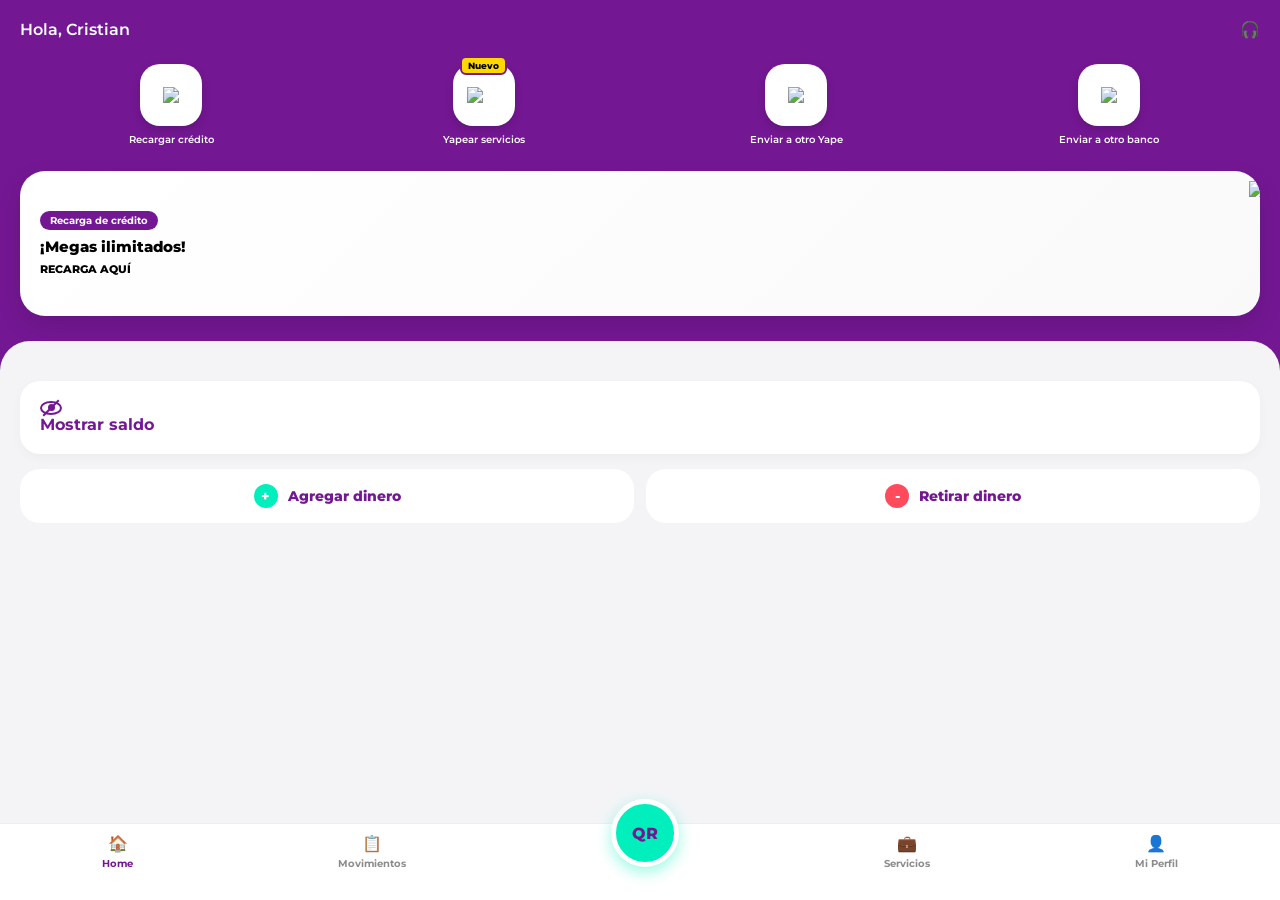
==== dashboard.html @ 1fa1a1de "Add files via upload" ====
<!DOCTYPE html>
<html lang="es">
<head>
    <meta charset="UTF-8">
    <meta name="viewport" content="width=device-width, initial-scale=1.0, maximum-scale=1.0, user-scalable=no">
    <title>Yape App</title>
    <link rel="stylesheet" href="style_dashboard.css">
    <link href="https://fonts.googleapis.com/css2?family=Montserrat:wght@400;600;700;800&display=swap" rel="stylesheet">
</head>
<body>
    <div class="app-shell" id="mainApp">
        <header class="main-header">
            <div class="user-nav">
                <span>Hola, <span id="displayUserName">Cristian</span></span>
                <div class="headset-icon">🎧</div>
            </div>
            <div class="top-actions-grid">
                <div class="action-card"><div class="icon-wrap"><img src="https://img.icons8.com/color/96/smartphone.png"></div><p>Recargar crédito</p></div>
                <div class="action-card"><div class="icon-wrap"><span class="badge-new">Nuevo</span><img src="https://img.icons8.com/external-flat-icons-inmotus-design/67/external-Water-drop-water-flat-icons-inmotus-design.png" class="service-icon"></div><p>Yapear servicios</p></div>
                <div class="action-card" onclick="openTransfer()"><div class="icon-wrap"><img src="https://img.icons8.com/fluency/96/refresh.png"></div><p>Enviar a otro Yape</p></div>
                <div class="action-card" onclick="openTransfer()"><div class="icon-wrap"><img src="https://img.icons8.com/color/96/museum.png"></div><p>Enviar a otro banco</p></div>
            </div>
            <div class="promo-section">
                <div class="promo-banner-tigo">
                    <div class="promo-info"><span class="p-tag">Recarga de crédito</span><h3>¡Megas ilimitados!</h3><p>RECARGA AQUÍ</p></div>
                    <img src="https://img.icons8.com/color/200/smiling-worker.png" class="p-img">
                </div>
            </div>
        </header>

        <main class="content-body">
            <div class="balance-container" onclick="toggleBalance()">
                <div class="balance-left"><div id="eyeIcon" class="eye-css"><div class="eye-ball"></div><div class="eye-slash"></div></div><span id="balanceLabel">Mostrar saldo</span></div>
                <div class="balance-amount hidden" id="balanceAmount">Bs 3,000.00</div>
            </div>
            <div class="money-actions">
                <button class="btn-money"><span class="circle-icon cyan">+</span> Agregar dinero</button>
                <button class="btn-money"><span class="circle-icon red">-</span> Retirar dinero</button>
            </div>
        </main>

        <nav class="footer-nav">
            <div class="nav-btn active" onclick="showTab('home')"><span>🏠</span><p>Home</p></div>
            <div class="nav-btn" onclick="showTab('movimientos')"><span>📋</span><p>Movimientos</p></div>
            <div class="qr-center-btn"><div class="qr-inner">QR</div></div>
            <div class="nav-btn" onclick="showTab('servicios')"><span>💼</span><p>Servicios</p></div>
            <div class="nav-btn" onclick="openProfile()"><span>👤</span><p>Mi Perfil</p></div>
        </nav>
    </div>

    <div id="transferScreen" class="full-screen-modal">
        <div class="modal-header"><span onclick="closeAll()">←</span> <h3>Datos del Pago</h3></div>
        <div class="form-container">
            <div class="input-group"><label>Nombre del Destinatario</label><input type="text" id="f_nombre" placeholder="Ej: Marcel Fernando"></div>
            <div class="input-group"><label>Monto (Bs)</label><input type="number" id="f_monto" placeholder="0.00"></div>
            <div class="input-group"><label>Número de Cuenta/Celular</label><input type="text" id="f_cuenta" placeholder="2081917583"></div>
            <div class="input-group"><label>Banco Destino</label><input type="text" id="f_banco" placeholder="Banco Económico"></div>
            <div class="input-group"><label>Glosa / Nota</label><input type="text" id="f_nota" value="Compra activos virtuales"></div>
            <button class="btn-yapear-main" onclick="generateReceipt()">Generar Comprobante</button>
        </div>
    </div>

    <div id="receiptScreen" class="full-screen-modal receipt-bg">
        <div class="receipt-header"><div class="yape-logo-header"><span>Bs</span> yape</div><span class="close-receipt" onclick="closeAll()">✕</span></div>
        <div class="receipt-card">
            <div class="receipt-top-row"><h2 class="y-title">¡Yapeaste!</h2><div class="share-btn-top"><span><img src="https://img.icons8.com/material-outlined/24/00efbc/share.png"></span> Compartir</div></div>
            <h1 class="y-amount">Bs <span id="r_monto">0</span></h1>
            <p class="y-dest-name" id="r_nombre">Nombre del Destinatario</p>
            <p class="y-full-date" id="r_fecha">-- ---. 2026 | --:--</p>
            <div class="y-note-box"><img src="https://img.icons8.com/material-rounded/24/2c3e50/comments.png"><span id="r_nota">Compra activos virtuales</span></div>
            <hr class="receipt-divider">
            <div class="transaction-details">
                <p class="section-title">DATOS DE LA TRANSACCIÓN</p>
                <div class="detail-row"><span>Cuenta</span> <b id="r_cuenta">---</b></div>
                <div class="detail-row"><span>Destino</span> <b id="r_banco">---</b></div>
                <div class="detail-row"><span>Nro. de transacción</span> <b id="r_nro">---</b></div>
                <div class="detail-row"><span>Realizado por</span> <b class="r-by">por: <span id="r_remitente">Cristian</span></b></div>
            </div>
        </div>
    </div>

    <div id="profileModal" class="modal-overlay">
        <div class="bottom-sheet">
            <h3>Configuración de Perfil</h3>
            <p>Edita el nombre que aparece en la App y Comprobantes:</p>
            <input type="text" id="nameInput" placeholder="Tu nombre">
            <button class="btn-save-profile" onclick="saveProfile()">Guardar Cambios</button>
            <button class="btn-cancel" onclick="closeAll()">Cancelar</button>
        </div>
    </div>

    <script src="script_dashboard.js"></script>
</body>
</html>
---- style_dashboard.css ----
/* =========================================
   STYLE_DASHBOARD.CSS - VERSIÓN FINAL OMNI
   ========================================= */

:root {
    --yape-purple: #741793;
    --yape-mint: #00efbc;
    --yape-bg: #f4f4f7;
    --white: #ffffff;
    --text-dark: #1a1a1a;
    --gray-text: #8c8c8c;
    --light-blue: #f1f4f9;
}

/* --- RESET Y BASE --- */
* {
    box-sizing: border-box;
    margin: 0;
    padding: 0;
    font-family: 'Montserrat', sans-serif;
    -webkit-tap-highlight-color: transparent;
}

body {
    background-color: var(--yape-purple);
    overflow: hidden;
    height: 100vh;
}

.app-shell {
    display: flex;
    flex-direction: column;
    height: 100vh;
    background-color: var(--yape-bg);
}

/* --- HEADER Y ACCIONES PRINCIPALES --- */
.main-header {
    background-color: var(--yape-purple);
    padding: 20px 20px 55px;
    color: white;
}

.user-nav {
    display: flex;
    justify-content: space-between;
    align-items: center;
    margin-bottom: 25px;
    font-weight: 600;
}

.top-actions-grid {
    display: grid;
    grid-template-columns: repeat(4, 1fr);
    gap: 10px;
}

.icon-wrap {
    background: white;
    width: 62px;
    height: 62px;
    border-radius: 20px;
    display: flex;
    align-items: center;
    justify-content: center;
    margin: 0 auto 8px;
    position: relative;
    box-shadow: 0 4px 10px rgba(0,0,0,0.15);
}

.service-icon { width: 34px !important; }

.badge-new {
    position: absolute;
    top: -8px;
    background: #FFD700;
    color: black;
    font-size: 0.55rem;
    padding: 2px 6px;
    border-radius: 6px;
    border: 2px solid var(--yape-purple);
    font-weight: 800;
}

.action-card p {
    font-size: 0.62rem;
    text-align: center;
    color: white;
    font-weight: 600;
    line-height: 1.2;
}

/* --- PUBLICIDAD MEJORADA (TIGO) --- */
.promo-banner-tigo {
    background: linear-gradient(135deg, #ffffff 0%, #f9f9f9 100%);
    border-radius: 25px;
    margin-top: 25px;
    display: flex;
    height: 145px;
    overflow: hidden;
    position: relative;
    box-shadow: 0 10px 25px rgba(0,0,0,0.12);
}

.promo-info { flex: 1.5; padding: 20px; display: flex; flex-direction: column; justify-content: center; z-index: 2; }
.p-tag { background: var(--yape-purple); color: white; font-size: 0.6rem; padding: 4px 10px; border-radius: 10px; width: fit-content; margin-bottom: 8px; font-weight: 700; }
.promo-info h3 { font-size: 0.95rem; color: #000; font-weight: 800; line-height: 1.2; }
.promo-info p { font-size: 0.7rem; font-weight: 800; color: #000; margin-top: 5px; }
.p-img { height: 135px; position: absolute; right: -5px; bottom: 0; z-index: 1; }

/* --- CUERPO DASHBOARD --- */
.content-body {
    background: var(--yape-bg);
    border-radius: 30px 30px 0 0;
    margin-top: -30px;
    flex: 1;
    padding: 40px 20px;
}

.balance-container {
    background: white;
    padding: 20px;
    border-radius: 20px;
    display: flex;
    justify-content: space-between;
    align-items: center;
    color: var(--yape-purple);
    font-weight: 700;
    box-shadow: 0 4px 12px rgba(0,0,0,0.03);
}

.eye-css { width: 22px; height: 14px; border: 2px solid var(--yape-purple); border-radius: 50%; position: relative; display: flex; align-items: center; justify-content: center; }
.eye-ball { width: 7px; height: 7px; background: var(--yape-purple); border-radius: 50%; }
.eye-slash { position: absolute; width: 2px; height: 22px; background: var(--yape-purple); transform: rotate(45deg); transition: opacity 0.2s; }
.eye-css.open .eye-slash { opacity: 0; }

.money-actions { display: flex; gap: 12px; margin-top: 15px; }
.btn-money { flex: 1; background: white; border: none; padding: 15px; border-radius: 20px; display: flex; align-items: center; justify-content: center; gap: 10px; font-weight: 800; color: var(--yape-purple); font-size: 0.85rem; }
.circle-icon { width: 24px; height: 24px; border-radius: 50%; display: flex; align-items: center; justify-content: center; color: white; }
.cyan { background: var(--yape-mint); }
.red { background: #ff4b5c; }

/* --- FORMULARIOS Y MODALES --- */
.full-screen-modal { position: fixed; top: 0; left: 0; width: 100%; height: 100%; z-index: 2000; display: none; flex-direction: column; background: white; }
.modal-header { background: var(--yape-purple); color: white; padding: 20px; display: flex; align-items: center; gap: 20px; }
.form-container { padding: 25px 20px; flex: 1; overflow-y: auto; }
.input-group { margin-bottom: 20px; }
.input-group label { display: block; font-size: 0.75rem; font-weight: 800; color: var(--gray-text); margin-bottom: 8px; text-transform: uppercase; }
.input-group input { width: 100%; padding: 15px; border-radius: 12px; border: 1.5px solid #eee; font-size: 1rem; font-weight: 600; }
.btn-yapear-main { width: 100%; background: var(--yape-mint); color: #0b6352; border: none; padding: 18px; border-radius: 15px; font-weight: 800; font-size: 1.1rem; }

/* --- COMPROBANTE (RÉPLICA FIEL) --- */
.receipt-bg { background: var(--yape-purple); padding-top: 15px; }
.receipt-header { display: flex; justify-content: space-between; padding: 0 25px 20px; align-items: center; }

/* Logo Bs yape */
.yape-logo-header { display: flex; align-items: center; color: white; font-weight: 800; font-size: 1.6rem; letter-spacing: -0.5px; }
.yape-logo-header span { background-color: var(--yape-mint); color: var(--yape-purple); font-size: 0.65rem; font-weight: 900; padding: 3px 5px; border-radius: 5px; margin-right: 6px; text-transform: uppercase; line-height: 1; }

.receipt-card { 
    background: white; margin: 0 18px; border-radius: 30px; padding: 35px 25px;
    background-image: radial-gradient(var(--yape-purple) 0.6px, transparent 0.6px);
    background-size: 20px 20px; position: relative;
}

.y-title { color: var(--yape-purple); font-weight: 800; font-size: 1.4rem; }
.share-btn-top { color: var(--yape-mint); font-weight: 700; font-size: 0.9rem; display: flex; align-items: center; gap: 5px; }
.y-amount { font-size: 4rem; font-weight: 800; color: var(--text-dark); margin: 10px 0; letter-spacing: -1px; }
.y-dest-name { font-weight: 700; font-size: 1.25rem; line-height: 1.3; color: var(--text-dark); }
.y-full-date { color: var(--gray-text); font-size: 0.95rem; margin-top: 8px; font-weight: 600; }

.y-note-box { background: var(--light-blue); padding: 15px; border-radius: 15px; display: flex; align-items: center; gap: 10px; margin: 25px 0; font-weight: 600; color: #2c3e50; font-size: 0.9rem; }
.receipt-divider { border: none; border-top: 1px solid #f0f0f0; margin-bottom: 25px; }

.detail-row { display: flex; justify-content: space-between; margin-bottom: 12px; font-size: 0.95rem; }
.detail-row span { color: var(--gray-text); font-weight: 600; }
.detail-row b { color: var(--text-dark); font-weight: 700; }

/* --- PERFIL / BOTTOM SHEET --- */
.modal-overlay { position: fixed; top: 0; left: 0; width: 100%; height: 100%; background: rgba(0,0,0,0.5); display: none; align-items: flex-end; z-index: 3000; }
.bottom-sheet { background: white; width: 100%; border-radius: 25px 25px 0 0; padding: 30px 20px; }
.btn-save-profile { width: 100%; background: var(--yape-purple); color: white; border: none; padding: 16px; border-radius: 14px; font-weight: 700; margin-top: 12px; }

/* --- NAVEGACIÓN --- */
.footer-nav { position: fixed; bottom: 0; width: 100%; background: white; display: flex; justify-content: space-around; padding: 10px 0 30px; border-top: 1px solid #eee; }
.nav-btn { text-align: center; color: var(--gray-text); }
.nav-btn.active { color: var(--yape-purple); }
.nav-btn p { font-size: 0.65rem; font-weight: 700; margin-top: 4px; }
.qr-inner { background: var(--yape-mint); width: 68px; height: 68px; border-radius: 50%; border: 5px solid white; display: flex; align-items: center; justify-content: center; box-shadow: 0 5px 15px rgba(0, 239, 188, 0.4); font-weight: 800; color: var(--yape-purple); margin-top: -35px; }

.hidden { display: none !important; }
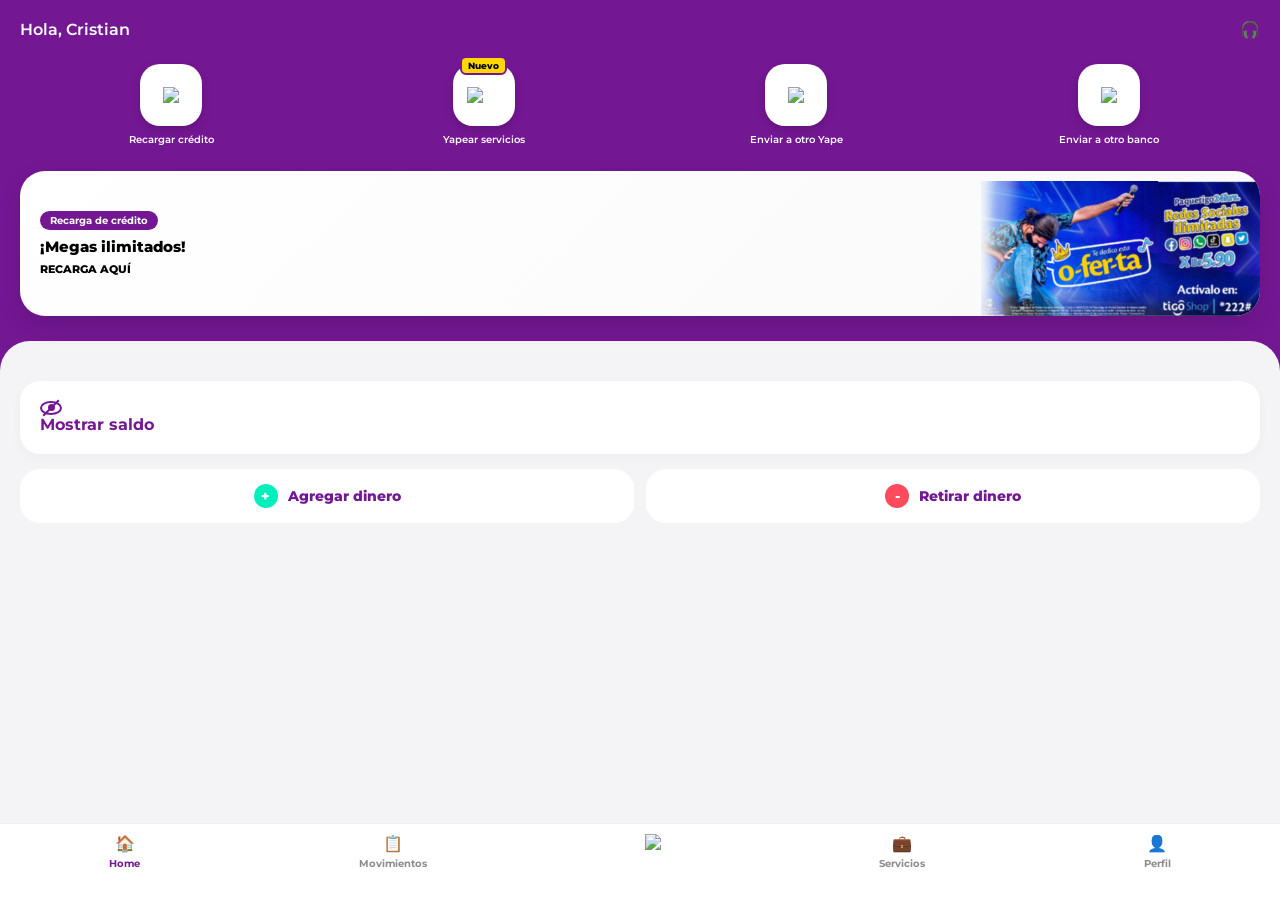
==== commit 23aee596: "Update dashboard.html" ====
--- a/dashboard.html
+++ b/dashboard.html
@@ -3,34 +3,59 @@
 <head>
     <meta charset="UTF-8">
     <meta name="viewport" content="width=device-width, initial-scale=1.0, maximum-scale=1.0, user-scalable=no">
-    <title>Yape App</title>
+    <title>Yape Dashboard</title>
     <link rel="stylesheet" href="style_dashboard.css">
     <link href="https://fonts.googleapis.com/css2?family=Montserrat:wght@400;600;700;800&display=swap" rel="stylesheet">
 </head>
 <body>
+
     <div class="app-shell" id="mainApp">
         <header class="main-header">
             <div class="user-nav">
                 <span>Hola, <span id="displayUserName">Cristian</span></span>
                 <div class="headset-icon">🎧</div>
             </div>
+            
             <div class="top-actions-grid">
-                <div class="action-card"><div class="icon-wrap"><img src="https://img.icons8.com/color/96/smartphone.png"></div><p>Recargar crédito</p></div>
-                <div class="action-card"><div class="icon-wrap"><span class="badge-new">Nuevo</span><img src="https://img.icons8.com/external-flat-icons-inmotus-design/67/external-Water-drop-water-flat-icons-inmotus-design.png" class="service-icon"></div><p>Yapear servicios</p></div>
-                <div class="action-card" onclick="openTransfer()"><div class="icon-wrap"><img src="https://img.icons8.com/fluency/96/refresh.png"></div><p>Enviar a otro Yape</p></div>
-                <div class="action-card" onclick="openTransfer()"><div class="icon-wrap"><img src="https://img.icons8.com/color/96/museum.png"></div><p>Enviar a otro banco</p></div>
+                <div class="action-card">
+                    <div class="icon-wrap"><img src="https://img.icons8.com/fluency/96/cell-phone.png"></div>
+                    <p>Recargar crédito</p>
+                </div>
+                <div class="action-card">
+                    <div class="icon-wrap">
+                        <span class="badge-new">Nuevo</span>
+                        <img src="https://img.icons8.com/fluency/96/water-utility.png" class="service-icon">
+                    </div>
+                    <p>Yapear servicios</p>
+                </div>
+                <div class="action-card" onclick="openTransfer()">
+                    <div class="icon-wrap"><img src="https://img.icons8.com/fluency/96/data-transfer.png"></div>
+                    <p>Enviar a otro Yape</p>
+                </div>
+                <div class="action-card" onclick="openTransfer()">
+                    <div class="icon-wrap"><img src="https://img.icons8.com/fluency/96/bank-building.png"></div>
+                    <p>Enviar a otro banco</p>
+                </div>
             </div>
+
             <div class="promo-section">
                 <div class="promo-banner-tigo">
-                    <div class="promo-info"><span class="p-tag">Recarga de crédito</span><h3>¡Megas ilimitados!</h3><p>RECARGA AQUÍ</p></div>
-                    <img src="https://img.icons8.com/color/200/smiling-worker.png" class="p-img">
+                    <div class="promo-info">
+                        <span class="p-tag">Recarga de crédito</span>
+                        <h3>¡Megas ilimitados!</h3>
+                        <p>RECARGA AQUÍ</p>
+                    </div>
+                    <img src="recargar-credito-1.png" class="p-img" alt="Publicidad Tigo">
                 </div>
             </div>
         </header>
 
         <main class="content-body">
             <div class="balance-container" onclick="toggleBalance()">
-                <div class="balance-left"><div id="eyeIcon" class="eye-css"><div class="eye-ball"></div><div class="eye-slash"></div></div><span id="balanceLabel">Mostrar saldo</span></div>
+                <div class="balance-left">
+                    <div id="eyeIcon" class="eye-css"><div class="eye-ball"></div><div class="eye-slash"></div></div>
+                    <span id="balanceLabel">Mostrar saldo</span>
+                </div>
                 <div class="balance-amount hidden" id="balanceAmount">Bs 3,000.00</div>
             </div>
             <div class="money-actions">
@@ -40,11 +65,15 @@
         </main>
 
         <nav class="footer-nav">
-            <div class="nav-btn active" onclick="showTab('home')"><span>🏠</span><p>Home</p></div>
-            <div class="nav-btn" onclick="showTab('movimientos')"><span>📋</span><p>Movimientos</p></div>
-            <div class="qr-center-btn"><div class="qr-inner">QR</div></div>
-            <div class="nav-btn" onclick="showTab('servicios')"><span>💼</span><p>Servicios</p></div>
-            <div class="nav-btn" onclick="openProfile()"><span>👤</span><p>Mi Perfil</p></div>
+            <div class="nav-btn active"><span>🏠</span><p>Home</p></div>
+            <div class="nav-btn"><span>📋</span><p>Movimientos</p></div>
+            <div class="qr-center-btn">
+                <div class="qr-inner-modern">
+                    <img src="https://img.icons8.com/ios-filled/100/ffffff/qr-code.png" class="qr-svg">
+                </div>
+            </div>
+            <div class="nav-btn"><span>💼</span><p>Servicios</p></div>
+            <div class="nav-btn" onclick="openProfile()"><span>👤</span><p>Perfil</p></div>
         </nav>
     </div>
 
@@ -61,14 +90,28 @@
     </div>
 
     <div id="receiptScreen" class="full-screen-modal receipt-bg">
-        <div class="receipt-header"><div class="yape-logo-header"><span>Bs</span> yape</div><span class="close-receipt" onclick="closeAll()">✕</span></div>
+        <div class="receipt-header">
+            <div class="yape-logo-header"><span>Bs</span> yape</div>
+            <span class="close-receipt" onclick="closeAll()">✕</span>
+        </div>
         <div class="receipt-card">
-            <div class="receipt-top-row"><h2 class="y-title">¡Yapeaste!</h2><div class="share-btn-top"><span><img src="https://img.icons8.com/material-outlined/24/00efbc/share.png"></span> Compartir</div></div>
+            <div class="receipt-top-row">
+                <h2 class="y-title">¡Yapeaste!</h2>
+                <div class="share-btn-top">
+                    <span><img src="https://img.icons8.com/material-outlined/24/00efbc/share.png"></span> Compartir
+                </div>
+            </div>
             <h1 class="y-amount">Bs <span id="r_monto">0</span></h1>
             <p class="y-dest-name" id="r_nombre">Nombre del Destinatario</p>
             <p class="y-full-date" id="r_fecha">-- ---. 2026 | --:--</p>
-            <div class="y-note-box"><img src="https://img.icons8.com/material-rounded/24/2c3e50/comments.png"><span id="r_nota">Compra activos virtuales</span></div>
+            
+            <div class="y-note-box">
+                <img src="https://img.icons8.com/material-rounded/24/2c3e50/comments.png">
+                <span id="r_nota">Compra activos virtuales</span>
+            </div>
+            
             <hr class="receipt-divider">
+            
             <div class="transaction-details">
                 <p class="section-title">DATOS DE LA TRANSACCIÓN</p>
                 <div class="detail-row"><span>Cuenta</span> <b id="r_cuenta">---</b></div>
@@ -82,7 +125,7 @@
     <div id="profileModal" class="modal-overlay">
         <div class="bottom-sheet">
             <h3>Configuración de Perfil</h3>
-            <p>Edita el nombre que aparece en la App y Comprobantes:</p>
+            <p>Cambia tu nombre para la App y comprobantes:</p>
             <input type="text" id="nameInput" placeholder="Tu nombre">
             <button class="btn-save-profile" onclick="saveProfile()">Guardar Cambios</button>
             <button class="btn-cancel" onclick="closeAll()">Cancelar</button>
@@ -91,4 +134,4 @@
 
     <script src="script_dashboard.js"></script>
 </body>
-</html>+</html>
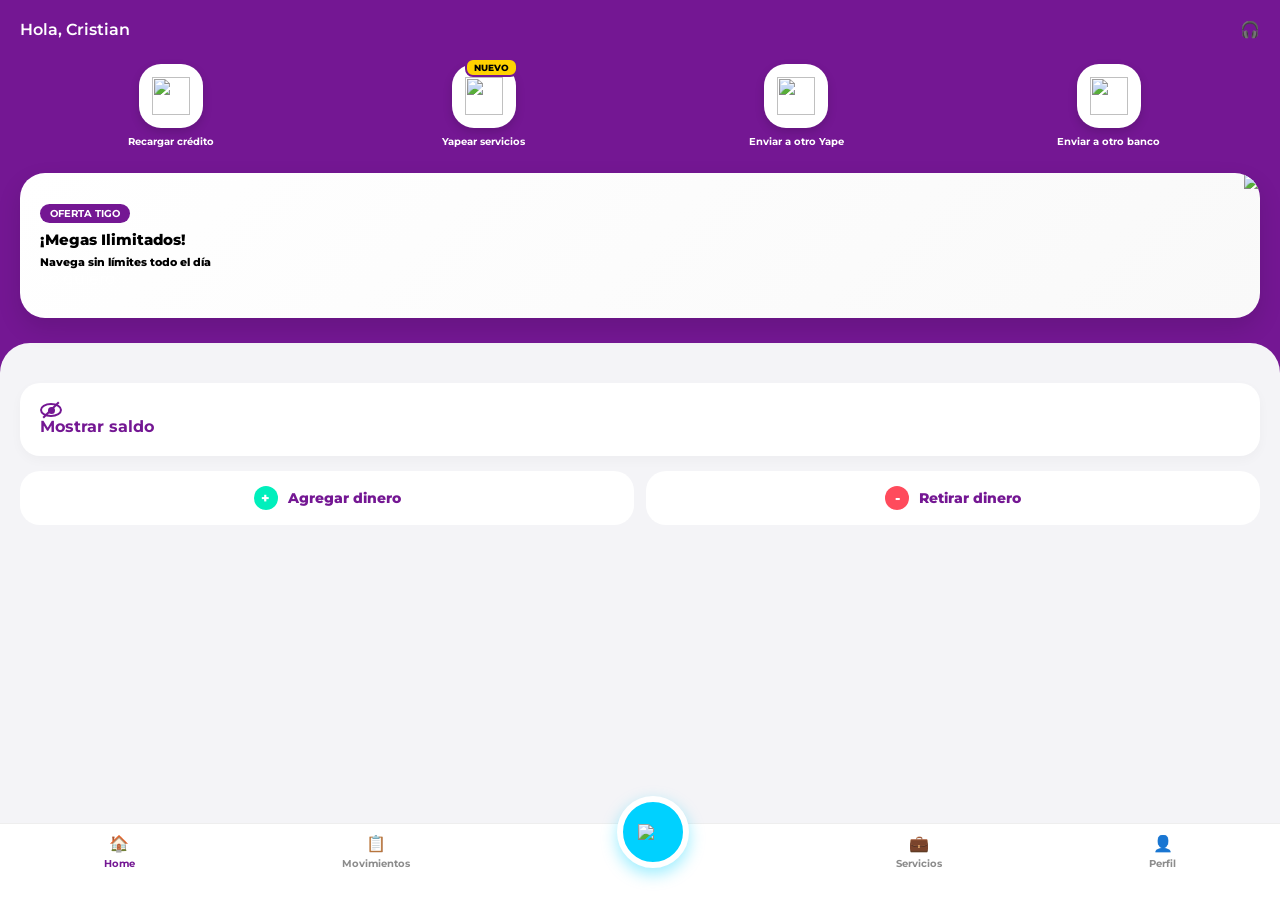
==== commit 38f110d7: "Update dashboard.html" ====
--- a/dashboard.html
+++ b/dashboard.html
@@ -18,22 +18,28 @@
             
             <div class="top-actions-grid">
                 <div class="action-card">
-                    <div class="icon-wrap"><img src="https://img.icons8.com/fluency/96/cell-phone.png"></div>
+                    <div class="icon-wrap">
+                        <img src="https://img.icons8.com/fluency/96/cell-phone.png">
+                    </div>
                     <p>Recargar crédito</p>
                 </div>
                 <div class="action-card">
                     <div class="icon-wrap">
                         <span class="badge-new">Nuevo</span>
-                        <img src="https://img.icons8.com/fluency/96/water-utility.png" class="service-icon">
+                        <img src="https://i.ibb.co/XxdxshLH/factura.png">
                     </div>
                     <p>Yapear servicios</p>
                 </div>
-                <div class="action-card" onclick="openTransfer()">
-                    <div class="icon-wrap"><img src="https://img.icons8.com/fluency/96/data-transfer.png"></div>
+                <div class="action-card" onclick="openTransfer('yape')">
+                    <div class="icon-wrap">
+                        <img src="https://i.ibb.co/sdKn8FQM/transferencia-de-dinero.png">
+                    </div>
                     <p>Enviar a otro Yape</p>
                 </div>
-                <div class="action-card" onclick="openTransfer()">
-                    <div class="icon-wrap"><img src="https://img.icons8.com/fluency/96/bank-building.png"></div>
+                <div class="action-card" onclick="openTransfer('banco')">
+                    <div class="icon-wrap">
+                        <img src="https://img.icons8.com/fluency/96/bank-building.png">
+                    </div>
                     <p>Enviar a otro banco</p>
                 </div>
             </div>
@@ -41,11 +47,12 @@
             <div class="promo-section">
                 <div class="promo-banner-tigo">
                     <div class="promo-info">
-                        <span class="p-tag">Recarga de crédito</span>
-                        <h3>¡Megas ilimitados!</h3>
-                        <p>RECARGA AQUÍ</p>
+                        <span class="p-tag">OFERTA TIGO</span>
+                        <h3>¡Megas Ilimitados!</h3>
+                        <p>Navega sin límites todo el día</p>
+                        <div class="btn-promo-mini">Lo quiero</div>
                     </div>
-                    <img src="recargar-credito-1.png" class="p-img" alt="Publicidad Tigo">
+                    <img src="https://i.ibb.co/Zz5q9gFm/recargar-credito-1.png" class="p-img">
                 </div>
             </div>
         </header>
@@ -58,6 +65,7 @@
                 </div>
                 <div class="balance-amount hidden" id="balanceAmount">Bs 3,000.00</div>
             </div>
+
             <div class="money-actions">
                 <button class="btn-money"><span class="circle-icon cyan">+</span> Agregar dinero</button>
                 <button class="btn-money"><span class="circle-icon red">-</span> Retirar dinero</button>
@@ -65,48 +73,71 @@
         </main>
 
         <nav class="footer-nav">
-            <div class="nav-btn active"><span>🏠</span><p>Home</p></div>
+            <div class="nav-btn active" onclick="closeAll()"><span>🏠</span><p>Home</p></div>
             <div class="nav-btn"><span>📋</span><p>Movimientos</p></div>
             <div class="qr-center-btn">
                 <div class="qr-inner-modern">
-                    <img src="https://img.icons8.com/ios-filled/100/ffffff/qr-code.png" class="qr-svg">
+                    <img src="https://img.icons8.com/ios-filled/100/ffffff/qr-code.png" width="30">
                 </div>
             </div>
             <div class="nav-btn"><span>💼</span><p>Servicios</p></div>
-            <div class="nav-btn" onclick="openProfile()"><span>👤</span><p>Perfil</p></div>
+            <div class="nav-btn" onclick="openProfileSettings()"><span>👤</span><p>Perfil</p></div>
         </nav>
     </div>
 
-    <div id="transferScreen" class="full-screen-modal">
-        <div class="modal-header"><span onclick="closeAll()">←</span> <h3>Datos del Pago</h3></div>
+    <div id="transferScreen" class="full-screen-modal" style="display:none;">
+        <div class="modal-header">
+            <span onclick="closeAll()" style="cursor:pointer; font-size: 1.5rem;">←</span> 
+            <h3 id="transferTitle">Datos del Pago</h3>
+        </div>
         <div class="form-container">
-            <div class="input-group"><label>Nombre del Destinatario</label><input type="text" id="f_nombre" placeholder="Ej: Marcel Fernando"></div>
-            <div class="input-group"><label>Monto (Bs)</label><input type="number" id="f_monto" placeholder="0.00"></div>
-            <div class="input-group"><label>Número de Cuenta/Celular</label><input type="text" id="f_cuenta" placeholder="2081917583"></div>
-            <div class="input-group"><label>Banco Destino</label><input type="text" id="f_banco" placeholder="Banco Económico"></div>
-            <div class="input-group"><label>Glosa / Nota</label><input type="text" id="f_nota" value="Compra activos virtuales"></div>
-            <button class="btn-yapear-main" onclick="generateReceipt()">Generar Comprobante</button>
+            <div class="input-group">
+                <label>Nombre del Destinatario</label>
+                <input type="text" id="f_nombre" placeholder="Ej. Juan Perez">
+            </div>
+            <div class="input-group">
+                <label>Monto (Bs)</label>
+                <input type="number" id="f_monto" placeholder="0.00">
+            </div>
+            <div class="input-group">
+                <label>Número de Cuenta/Celular</label>
+                <input type="text" id="f_cuenta" placeholder="70000000">
+            </div>
+            <div class="input-group" id="bankGroup">
+                <label>Banco Destino</label>
+                <input type="text" id="f_banco" placeholder="Ej. Banco Unión">
+            </div>
+            <div class="input-group">
+                <label>Glosa / Nota</label>
+                <input type="text" id="f_nota" value="Compra activos virtuales">
+            </div>
         </div>
+        <button class="btn-yapear-main" onclick="generateReceipt()">Generar Comprobante</button>
     </div>
 
-    <div id="receiptScreen" class="full-screen-modal receipt-bg">
-        <div class="receipt-header">
-            <div class="yape-logo-header"><span>Bs</span> yape</div>
+    <div id="receiptScreen" class="full-screen-modal receipt-bg" style="display:none;">
+        <div class="yape-logo-header">
+            <img src="https://i.ibb.co/cXZGGMSx/Picsart-26-04-21-20-35-42-750.png" class="yape-brand-img">
             <span class="close-receipt" onclick="closeAll()">✕</span>
         </div>
-        <div class="receipt-card">
+
+        <div class="receipt-card clean-receipt">
             <div class="receipt-top-row">
                 <h2 class="y-title">¡Yapeaste!</h2>
                 <div class="share-btn-top">
-                    <span><img src="https://img.icons8.com/material-outlined/24/00efbc/share.png"></span> Compartir
+                    <img src="https://img.icons8.com/material-outlined/24/00efbc/share.png" width="18"> Compartir
                 </div>
             </div>
+
             <h1 class="y-amount">Bs <span id="r_monto">0</span></h1>
-            <p class="y-dest-name" id="r_nombre">Nombre del Destinatario</p>
-            <p class="y-full-date" id="r_fecha">-- ---. 2026 | --:--</p>
+            
+            <div class="y-full-date">
+                <img src="https://img.icons8.com/material-rounded/24/666666/calendar.png" width="16">
+                <span id="r_fecha">14 abr. 2026 | 11:31 a. m.</span>
+            </div>
             
             <div class="y-note-box">
-                <img src="https://img.icons8.com/material-rounded/24/2c3e50/comments.png">
+                <img src="https://img.icons8.com/material-rounded/24/333333/comments.png" width="20">
                 <span id="r_nota">Compra activos virtuales</span>
             </div>
             
@@ -122,13 +153,16 @@
         </div>
     </div>
 
-    <div id="profileModal" class="modal-overlay">
+    <div id="profileSettingsModal" class="modal-overlay" style="display:none;">
         <div class="bottom-sheet">
-            <h3>Configuración de Perfil</h3>
-            <p>Cambia tu nombre para la App y comprobantes:</p>
-            <input type="text" id="nameInput" placeholder="Tu nombre">
-            <button class="btn-save-profile" onclick="saveProfile()">Guardar Cambios</button>
-            <button class="btn-cancel" onclick="closeAll()">Cancelar</button>
+            <h3>Mi Perfil</h3>
+            <p>Configura el nombre que aparecerá en tus comprobantes.</p>
+            <div class="input-group">
+                <label>Nombre del Emisor</label>
+                <input type="text" id="userNameInput" placeholder="Ingresa tu nombre">
+            </div>
+            <button class="btn-yapear-main" style="width:100%; margin: 10px 0;" onclick="updateProfileName()">Guardar Cambios</button>
+            <button class="btn-cancel" onclick="closeAll()" style="width:100%; border:none; background:none; color:#666; font-weight:700; padding:10px;">Cerrar</button>
         </div>
     </div>
 
--- a/style_dashboard.css
+++ b/style_dashboard.css
@@ -1,11 +1,12 @@
 /* =========================================
-   STYLE_DASHBOARD.CSS - VERSIÓN FINAL OMNI
+   STYLE_DASHBOARD.CSS - VERSIÓN FINAL 2026
    ========================================= */
 
 :root {
     --yape-purple: #741793;
     --yape-mint: #00efbc;
     --yape-bg: #f4f4f7;
+    --yape-sky: #00D1FF;
     --white: #ffffff;
     --text-dark: #1a1a1a;
     --gray-text: #8c8c8c;
@@ -57,40 +58,49 @@
 
 .icon-wrap {
     background: white;
-    width: 62px;
-    height: 62px;
-    border-radius: 20px;
+    width: 64px;
+    height: 64px;
+    border-radius: 22px;
     display: flex;
     align-items: center;
     justify-content: center;
     margin: 0 auto 8px;
     position: relative;
-    box-shadow: 0 4px 10px rgba(0,0,0,0.15);
-}
-
-.service-icon { width: 34px !important; }
+    box-shadow: 0 4px 10px rgba(0, 0, 0, 0.15);
+}
+
+.icon-wrap img {
+    width: 38px;
+    height: 38px;
+    object-fit: contain;
+}
+
+.service-icon { width: 36px !important; }
 
 .badge-new {
     position: absolute;
-    top: -8px;
-    background: #FFD700;
+    top: -6px;
+    right: -2px;
+    background: #FFD200;
     color: black;
-    font-size: 0.55rem;
-    padding: 2px 6px;
-    border-radius: 6px;
+    font-size: 0.58rem;
+    padding: 2px 7px;
+    border-radius: 8px;
     border: 2px solid var(--yape-purple);
     font-weight: 800;
+    text-transform: uppercase;
 }
 
 .action-card p {
-    font-size: 0.62rem;
+    font-size: 0.65rem;
     text-align: center;
     color: white;
-    font-weight: 600;
+    font-weight: 700;
     line-height: 1.2;
-}
-
-/* --- PUBLICIDAD MEJORADA (TIGO) --- */
+    margin-top: 4px;
+}
+
+/* --- PUBLICIDAD MEJORADA --- */
 .promo-banner-tigo {
     background: linear-gradient(135deg, #ffffff 0%, #f9f9f9 100%);
     border-radius: 25px;
@@ -106,9 +116,18 @@
 .p-tag { background: var(--yape-purple); color: white; font-size: 0.6rem; padding: 4px 10px; border-radius: 10px; width: fit-content; margin-bottom: 8px; font-weight: 700; }
 .promo-info h3 { font-size: 0.95rem; color: #000; font-weight: 800; line-height: 1.2; }
 .promo-info p { font-size: 0.7rem; font-weight: 800; color: #000; margin-top: 5px; }
-.p-img { height: 135px; position: absolute; right: -5px; bottom: 0; z-index: 1; }
-
-/* --- CUERPO DASHBOARD --- */
+
+.p-img {
+    height: 100%;
+    width: auto;
+    position: absolute;
+    right: 0;
+    bottom: 0;
+    z-index: 1;
+    object-fit: contain;
+}
+
+/* --- CONTENIDO DASHBOARD --- */
 .content-body {
     background: var(--yape-bg);
     border-radius: 30px 30px 0 0;
@@ -140,7 +159,7 @@
 .cyan { background: var(--yape-mint); }
 .red { background: #ff4b5c; }
 
-/* --- FORMULARIOS Y MODALES --- */
+/* --- FORMULARIOS --- */
 .full-screen-modal { position: fixed; top: 0; left: 0; width: 100%; height: 100%; z-index: 2000; display: none; flex-direction: column; background: white; }
 .modal-header { background: var(--yape-purple); color: white; padding: 20px; display: flex; align-items: center; gap: 20px; }
 .form-container { padding: 25px 20px; flex: 1; overflow-y: auto; }
@@ -149,11 +168,8 @@
 .input-group input { width: 100%; padding: 15px; border-radius: 12px; border: 1.5px solid #eee; font-size: 1rem; font-weight: 600; }
 .btn-yapear-main { width: 100%; background: var(--yape-mint); color: #0b6352; border: none; padding: 18px; border-radius: 15px; font-weight: 800; font-size: 1.1rem; }
 
-/* --- COMPROBANTE (RÉPLICA FIEL) --- */
+/* --- COMPROBANTE: LOGO "Bs yape" Y TARJETA --- */
 .receipt-bg { background: var(--yape-purple); padding-top: 15px; }
-.receipt-header { display: flex; justify-content: space-between; padding: 0 25px 20px; align-items: center; }
-
-/* Logo Bs yape */
 .yape-logo-header { display: flex; align-items: center; color: white; font-weight: 800; font-size: 1.6rem; letter-spacing: -0.5px; }
 .yape-logo-header span { background-color: var(--yape-mint); color: var(--yape-purple); font-size: 0.65rem; font-weight: 900; padding: 3px 5px; border-radius: 5px; margin-right: 6px; text-transform: uppercase; line-height: 1; }
 
@@ -161,6 +177,7 @@
     background: white; margin: 0 18px; border-radius: 30px; padding: 35px 25px;
     background-image: radial-gradient(var(--yape-purple) 0.6px, transparent 0.6px);
     background-size: 20px 20px; position: relative;
+    box-shadow: 0 15px 35px rgba(0,0,0,0.2);
 }
 
 .y-title { color: var(--yape-purple); font-weight: 800; font-size: 1.4rem; }
@@ -180,12 +197,27 @@
 .modal-overlay { position: fixed; top: 0; left: 0; width: 100%; height: 100%; background: rgba(0,0,0,0.5); display: none; align-items: flex-end; z-index: 3000; }
 .bottom-sheet { background: white; width: 100%; border-radius: 25px 25px 0 0; padding: 30px 20px; }
 .btn-save-profile { width: 100%; background: var(--yape-purple); color: white; border: none; padding: 16px; border-radius: 14px; font-weight: 700; margin-top: 12px; }
-
-/* --- NAVEGACIÓN --- */
+.btn-cancel { width: 100%; background: transparent; border: none; padding: 15px; color: var(--gray-text); font-weight: 600; }
+
+/* --- NAVEGACIÓN Y QR CELESTE --- */
 .footer-nav { position: fixed; bottom: 0; width: 100%; background: white; display: flex; justify-content: space-around; padding: 10px 0 30px; border-top: 1px solid #eee; }
 .nav-btn { text-align: center; color: var(--gray-text); }
 .nav-btn.active { color: var(--yape-purple); }
 .nav-btn p { font-size: 0.65rem; font-weight: 700; margin-top: 4px; }
-.qr-inner { background: var(--yape-mint); width: 68px; height: 68px; border-radius: 50%; border: 5px solid white; display: flex; align-items: center; justify-content: center; box-shadow: 0 5px 15px rgba(0, 239, 188, 0.4); font-weight: 800; color: var(--yape-purple); margin-top: -35px; }
-
-.hidden { display: none !important; }+
+.qr-inner-modern {
+    background: var(--yape-sky);
+    width: 72px;
+    height: 72px;
+    border-radius: 50%;
+    border: 6px solid white;
+    display: flex;
+    align-items: center;
+    justify-content: center;
+    margin-top: -38px;
+    box-shadow: 0 6px 16px rgba(0, 209, 255, 0.4);
+}
+
+.qr-svg { width: 32px; height: 32px; }
+
+.hidden { display: none !important; }
